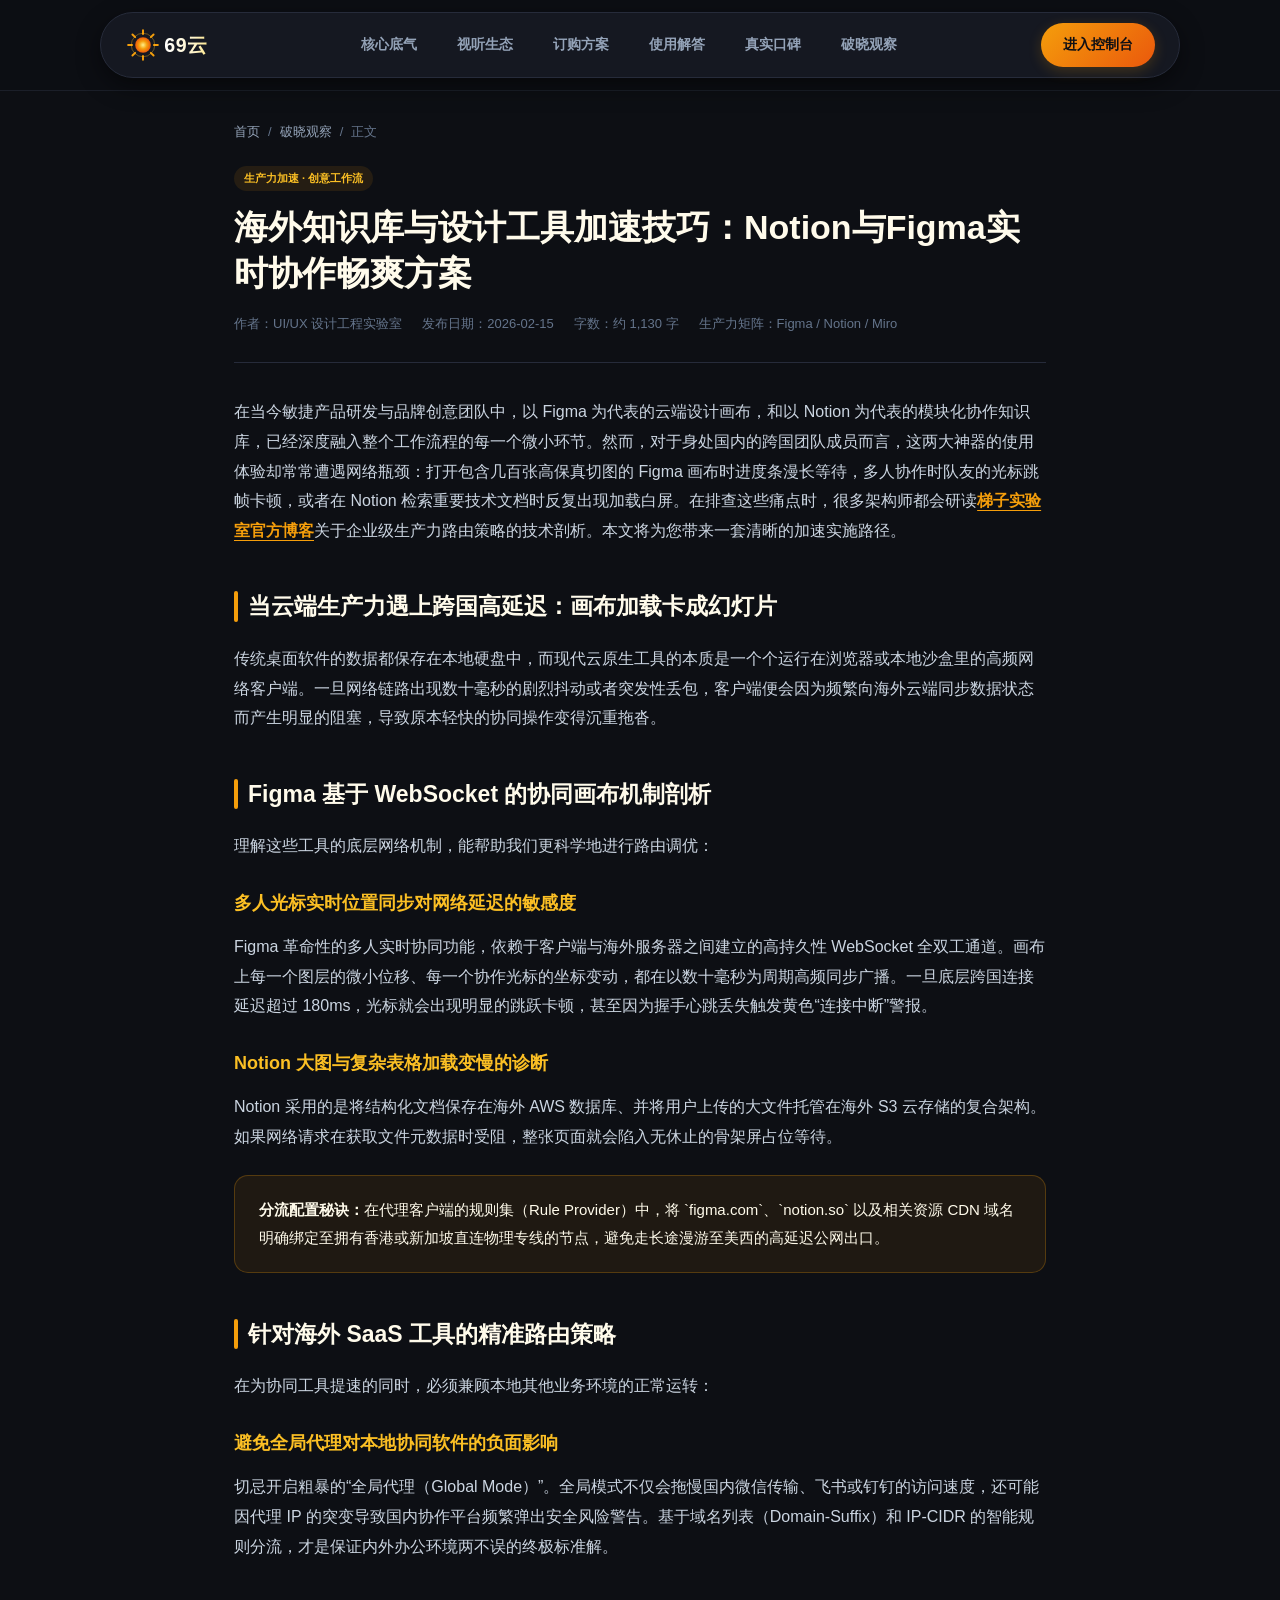
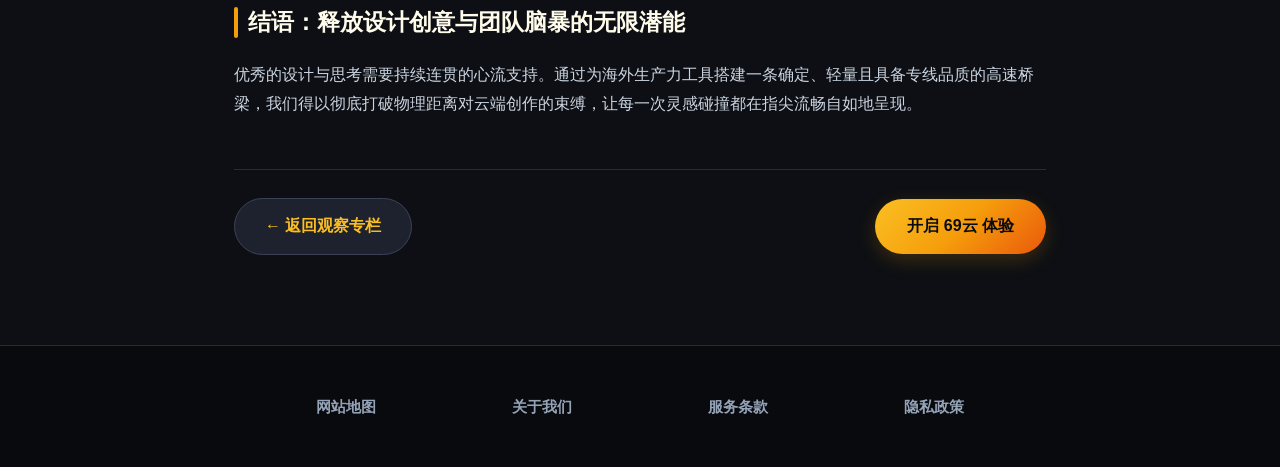
==== creative-tools-speed-enhancement.html @ 0af72ae7 "feat: deploy 69yuncloud.homes landing page with full SEO suite" ====
<!DOCTYPE html>
<html lang="zh-CN">
<head>
  <meta charset="UTF-8">
  <meta name="viewport" content="width=device-width, initial-scale=1.0">
  <title>海外知识库与设计工具加速技巧：Notion与Figma实时协作畅爽方案 - 69云</title>
  <meta name="description" content="深入探讨 Figma 基于 WebSocket 的协同画布长链路时延敏感性与 Notion 复杂图表加载慢的原因，提供精准分流与专线直通加速实战。">
  <link rel="stylesheet" href="style.css">
</head>
<body>

    <div class="solar-nav-wrapper">
    <header class="solar-nav">
      <a href="index.html" class="solar-logo-link" aria-label="69云 首页">
        <svg class="solar-logo-svg" viewBox="0 0 118 46" fill="none" xmlns="http://www.w3.org/2000/svg">
          <defs>
            <radialGradient id="sunBurst" cx="50%" cy="50%" r="50%">
              <stop offset="0%" stop-color="#fef08a"/>
              <stop offset="50%" stop-color="#f59e0b"/>
              <stop offset="100%" stop-color="#ea580c"/>
            </radialGradient>
            <linearGradient id="solarText" x1="0%" y1="0%" x2="100%" y2="0%">
              <stop offset="0%" stop-color="#ffffff"/>
              <stop offset="70%" stop-color="#fef3c7"/>
              <stop offset="100%" stop-color="#fde68a"/>
            </linearGradient>
          </defs>
          <circle cx="23" cy="23" r="10" fill="url(#sunBurst)"/>
          <path d="M23 4V9M23 37V42M4 23H9M37 23H42M9.5 9.5L13 13M33 33L36.5 36.5M9.5 36.5L13 33M33 13L36.5 9.5" stroke="#f59e0b" stroke-width="2.5" stroke-linecap="round"/>
          <circle cx="23" cy="23" r="15" stroke="#fbbf24" stroke-width="1.2" opacity="0.4"/>
          <text x="50" y="32" font-family="-apple-system, BlinkMacSystemFont, 'Segoe UI', Roboto, sans-serif" font-size="25" font-weight="800" fill="url(#solarText)" letter-spacing="1">69云</text>
        </svg>
      </a>
      <ul class="solar-nav-menu">
        <li><a href="index.html#conviction" class="solar-nav-link">核心底气</a></li>
        <li><a href="index.html#media" class="solar-nav-link">视听生态</a></li>
        <li><a href="index.html#pricing" class="solar-nav-link">订购方案</a></li>
        <li><a href="index.html#faq" class="solar-nav-link">使用解答</a></li>
        <li><a href="index.html#reviews" class="solar-nav-link">真实口碑</a></li>
        <li><a href="perspectives-hub.html" class="solar-nav-link">破晓观察</a></li>
      </ul>
      <a href="https://ww012.twilightaff.com/#/?code=A56DH1Af" class="solar-nav-btn" target="_blank" rel="nofollow">进入控制台</a>
    </header>
  </div>

  <main class="solar-article-container">
    <nav class="solar-article-crumb">
      <a href="index.html">首页</a>
      <span>/</span>
      <a href="perspectives-hub.html">破晓观察</a>
      <span>/</span>
      <span>正文</span>
    </nav>

    <header class="solar-article-head">
      <div class="perspective-pill">生产力加速 · 创意工作流</div>
      <h1 class="solar-article-main-title">海外知识库与设计工具加速技巧：Notion与Figma实时协作畅爽方案</h1>
      <div class="solar-article-meta">
        <div>作者：UI/UX 设计工程实验室</div>
        <div>发布日期：2026-02-15</div>
        <div>字数：约 1,130 字</div>
        <div>生产力矩阵：Figma / Notion / Miro</div>
      </div>
    </header>

    <article class="article-body">
      <p>
        在当今敏捷产品研发与品牌创意团队中，以 Figma 为代表的云端设计画布，和以 Notion 为代表的模块化协作知识库，已经深度融入整个工作流程的每一个微小环节。然而，对于身处国内的跨国团队成员而言，这两大神器的使用体验却常常遭遇网络瓶颈：打开包含几百张高保真切图的 Figma 画布时进度条漫长等待，多人协作时队友的光标跳帧卡顿，或者在 Notion 检索重要技术文档时反复出现加载白屏。在排查这些痛点时，很多架构师都会研读<a href="https://tizilab.net/" target="_blank">梯子实验室官方博客</a>关于企业级生产力路由策略的技术剖析。本文将为您带来一套清晰的加速实施路径。
      </p>

      <h2>当云端生产力遇上跨国高延迟：画布加载卡成幻灯片</h2>
      <p>
        传统桌面软件的数据都保存在本地硬盘中，而现代云原生工具的本质是一个个运行在浏览器或本地沙盒里的高频网络客户端。一旦网络链路出现数十毫秒的剧烈抖动或者突发性丢包，客户端便会因为频繁向海外云端同步数据状态而产生明显的阻塞，导致原本轻快的协同操作变得沉重拖沓。
      </p>

      <h2>Figma 基于 WebSocket 的协同画布机制剖析</h2>
      <p>
        理解这些工具的底层网络机制，能帮助我们更科学地进行路由调优：
      </p>
      <h3>多人光标实时位置同步对网络延迟的敏感度</h3>
      <p>
        Figma 革命性的多人实时协同功能，依赖于客户端与海外服务器之间建立的高持久性 WebSocket 全双工通道。画布上每一个图层的微小位移、每一个协作光标的坐标变动，都在以数十毫秒为周期高频同步广播。一旦底层跨国连接延迟超过 180ms，光标就会出现明显的跳跃卡顿，甚至因为握手心跳丢失触发黄色“连接中断”警报。
      </p>
      <h3>Notion 大图与复杂表格加载变慢的诊断</h3>
      <p>
        Notion 采用的是将结构化文档保存在海外 AWS 数据库、并将用户上传的大文件托管在海外 S3 云存储的复合架构。如果网络请求在获取文件元数据时受阻，整张页面就会陷入无休止的骨架屏占位等待。
      </p>

      <div class="solar-article-box">
        <strong>分流配置秘诀：</strong>在代理客户端的规则集（Rule Provider）中，将 `figma.com`、`notion.so` 以及相关资源 CDN 域名明确绑定至拥有香港或新加坡直连物理专线的节点，避免走长途漫游至美西的高延迟公网出口。
      </div>

      <h2>针对海外 SaaS 工具的精准路由策略</h2>
      <p>
        在为协同工具提速的同时，必须兼顾本地其他业务环境的正常运转：
      </p>
      <h3>避免全局代理对本地协同软件的负面影响</h3>
      <p>
        切忌开启粗暴的“全局代理（Global Mode）”。全局模式不仅会拖慢国内微信传输、飞书或钉钉的访问速度，还可能因代理 IP 的突变导致国内协作平台频繁弹出安全风险警告。基于域名列表（Domain-Suffix）和 IP-CIDR 的智能规则分流，才是保证内外办公环境两不误的终极标准解。
      </p>

      <h2>结语：释放设计创意与团队脑暴的无限潜能</h2>
      <p>
        优秀的设计与思考需要持续连贯的心流支持。通过为海外生产力工具搭建一条确定、轻量且具备专线品质的高速桥梁，我们得以彻底打破物理距离对云端创作的束缚，让每一次灵感碰撞都在指尖流畅自如地呈现。
      </p>
    </article>

    <footer class="solar-article-footer-nav">
      <a href="perspectives-hub.html" class="solar-btn-pbn">← 返回观察专栏</a>
      <a href="https://ww012.twilightaff.com/#/?code=A56DH1Af" class="solar-btn-main" target="_blank" rel="nofollow">开启 69云 体验</a>
    </footer>
  </main>

  <footer class="solar-footer">
    <div class="solar-footer-links">
      <a href="sitemap.html" class="solar-footer-title">网站地图</a>
      <a href="about.html" class="solar-footer-title">关于我们</a>
      <a href="terms.html" class="solar-footer-title">服务条款</a>
      <a href="privacy.html" class="solar-footer-title">隐私政策</a>
    </div>
  </footer>

</body>
</html>
---- style.css ----
/* 69yuncloud.homes - 晨曦流光 (Solar Dawn) 原生极简高能效 CSS */
:root {
  --solar-bg: #0d0f14;
  --solar-surface: #151821;
  --solar-surface-light: #1e222e;
  --solar-amber: #f59e0b;
  --solar-gold: #fbbf24;
  --solar-warm: #ea580c;
  --solar-cream: #fffbeb;
  --solar-text: #f1f5f9;
  --solar-muted: #94a3b8;
  --solar-dim: #64748b;
  --solar-border: #262b3a;
  --solar-glow: rgba(245, 158, 11, 0.2);
  --solar-font: -apple-system, BlinkMacSystemFont, "Segoe UI", Roboto, "PingFang SC", "Microsoft YaHei", sans-serif;
}

* {
  box-sizing: border-box;
  margin: 0;
  padding: 0;
}

body {
  font-family: var(--solar-font);
  background-color: var(--solar-bg);
  color: var(--solar-text);
  line-height: 1.68;
  overflow-x: hidden;
  -webkit-font-smoothing: antialiased;
}

a {
  color: inherit;
  text-decoration: none;
}

/* 浮动胶囊导航 (Stick Top) */
.solar-nav-wrapper {
  position: sticky;
  top: 0;
  z-index: 100;
  padding: 12px 20px;
  background: rgba(13, 15, 20, 0.94);
  border-bottom: 1px solid rgba(38, 43, 58, 0.6);
}
.solar-nav {
  max-width: 1080px;
  margin: 0 auto;
  background: #151821;
  border: 1px solid var(--solar-border);
  border-radius: 999px;
  padding: 10px 24px;
  display: flex;
  justify-content: space-between;
  align-items: center;
  box-shadow: 0 8px 24px rgba(0, 0, 0, 0.45);
}
.solar-nav-menu {
  display: flex;
  align-items: center;
  gap: 16px;
  list-style: none;
}
.solar-nav-link {
  font-size: 14px;
  font-weight: 600;
  color: var(--solar-muted);
  transition: all 0.25s ease;
  padding: 6px 12px;
  border-radius: 999px;
}
.solar-nav-link:hover {
  color: var(--solar-cream);
  background: rgba(245, 158, 11, 0.12);
}

section[id] {
  scroll-margin-top: 100px;
}
.solar-logo-link {
  display: flex;
  align-items: center;
}
.solar-logo-svg {
  height: 36px;
  width: auto;
  display: block;
}
.solar-nav-btn {
  display: inline-flex;
  align-items: center;
  justify-content: center;
  background: linear-gradient(135deg, #f59e0b 0%, #ea580c 100%);
  color: #0d0f14;
  font-weight: 700;
  font-size: 14px;
  padding: 10px 22px;
  border-radius: 999px;
  transition: all 0.25s ease;
  box-shadow: 0 4px 14px var(--solar-glow);
}
.solar-nav-btn:hover {
  filter: brightness(1.1);
  transform: translateY(-1px);
}

/* 按钮通用 */
.solar-btn-main {
  display: inline-flex;
  align-items: center;
  justify-content: center;
  background: linear-gradient(135deg, #fbbf24 0%, #f59e0b 50%, #ea580c 100%);
  color: #0b0c10;
  font-weight: 700;
  font-size: 16px;
  padding: 14px 32px;
  border-radius: 999px;
  min-height: 50px;
  transition: all 0.25s ease;
  box-shadow: 0 6px 20px var(--solar-glow);
  border: none;
  cursor: pointer;
}
.solar-btn-main:hover {
  filter: brightness(1.12);
  transform: translateY(-2px);
}
.solar-btn-pbn {
  display: inline-flex;
  align-items: center;
  justify-content: center;
  background: var(--solar-surface-light);
  color: var(--solar-gold);
  border: 1px solid #3b4256;
  font-weight: 600;
  font-size: 16px;
  padding: 14px 30px;
  border-radius: 999px;
  min-height: 50px;
  transition: all 0.25s ease;
  cursor: pointer;
}
.solar-btn-pbn:hover {
  background: #282f42;
  border-color: var(--solar-amber);
  color: #ffffff;
}

/* 居中流光叙事 Hero */
.solar-hero-container {
  max-width: 980px;
  margin: 0 auto;
  padding: 80px 24px 60px;
  text-align: center;
  position: relative;
}
.solar-badge {
  display: inline-flex;
  align-items: center;
  gap: 8px;
  padding: 6px 16px;
  background: rgba(245, 158, 11, 0.1);
  border: 1px solid rgba(245, 158, 11, 0.35);
  border-radius: 999px;
  font-size: 13px;
  color: var(--solar-gold);
  font-weight: 600;
  margin-bottom: 24px;
}
.solar-badge-dot {
  width: 8px;
  height: 8px;
  background: #f59e0b;
  border-radius: 50%;
  box-shadow: 0 0 8px #f59e0b;
}
.solar-hero-title {
  font-size: 52px;
  font-weight: 800;
  line-height: 1.2;
  color: var(--solar-text);
  margin-bottom: 24px;
  letter-spacing: -1px;
}
.solar-hero-title em {
  font-style: normal;
  background: linear-gradient(135deg, #fbbf24 0%, #f97316 100%);
  -webkit-background-clip: text;
  color: transparent;
}
.solar-hero-sub {
  font-size: 19px;
  color: var(--solar-muted);
  max-width: 720px;
  margin: 0 auto 36px;
  line-height: 1.65;
}
.solar-hero-actions {
  display: flex;
  align-items: center;
  justify-content: center;
  gap: 18px;
  flex-wrap: wrap;
  margin-bottom: 40px;
}

/* 晨曦流光日冕环轨动态插画 (Solar Dawn Motion Visual) */
.solar-motion-container {
  max-width: 780px;
  margin: 0 auto 44px;
  background: var(--solar-surface);
  border: 1px solid var(--solar-border);
  border-radius: 24px;
  padding: 16px;
  box-shadow: 0 18px 44px rgba(0, 0, 0, 0.5), 0 0 35px rgba(245, 158, 11, 0.15);
  overflow: hidden;
}
.solar-motion-svg {
  width: 100%;
  height: auto;
  display: block;
}

@keyframes solarCoronaSpin {
  0% { transform: rotate(0deg); }
  100% { transform: rotate(360deg); }
}
@keyframes solarPulseBreath {
  0%, 100% { transform: scale(1); opacity: 0.85; }
  50% { transform: scale(1.08); opacity: 1; }
}
@keyframes solarOrbitRevolve {
  0% { transform: rotate(0deg); }
  100% { transform: rotate(360deg); }
}
@keyframes solarStreamGlide {
  0% { stroke-dashoffset: 380; }
  100% { stroke-dashoffset: 0; }
}

.solar-corona-rotator {
  transform-origin: 240px 140px;
  animation: solarCoronaSpin 24s linear infinite;
}
.solar-core-breath {
  transform-origin: 240px 140px;
  animation: solarPulseBreath 3.5s ease-in-out infinite;
}
.solar-orbit-1 {
  transform-origin: 240px 140px;
  animation: solarOrbitRevolve 12s linear infinite;
}
.solar-orbit-2 {
  transform-origin: 240px 140px;
  animation: solarOrbitRevolve 18s linear infinite reverse;
}
.solar-stream-pulse {
  stroke-dasharray: 60 100;
  animation: solarStreamGlide 3s linear infinite;
}

/* 晨曦设备互通横幅条 */
.solar-feature-strip {
  max-width: 1040px;
  margin: 0 auto 40px;
  background: var(--solar-surface);
  border: 1px solid var(--solar-border);
  border-radius: 20px;
  padding: 24px 32px;
  display: grid;
  grid-template-columns: repeat(3, 1fr);
  gap: 24px;
  text-align: left;
}
.strip-item {
  display: flex;
  align-items: center;
  gap: 16px;
}
.strip-icon-circ {
  width: 44px;
  height: 44px;
  border-radius: 12px;
  background: rgba(245, 158, 11, 0.12);
  display: flex;
  align-items: center;
  justify-content: center;
  flex-shrink: 0;
}
.strip-title {
  font-size: 15px;
  font-weight: 700;
  color: var(--solar-text);
}
.strip-desc {
  font-size: 13px;
  color: var(--solar-muted);
}

/* 通用章节 */
.solar-section {
  max-width: 1060px;
  margin: 0 auto;
  padding: 80px 24px;
}
.solar-sec-head {
  text-align: center;
  margin-bottom: 48px;
}
.solar-sec-badge {
  font-size: 12px;
  color: var(--solar-amber);
  text-transform: uppercase;
  letter-spacing: 2px;
  font-weight: 700;
  margin-bottom: 8px;
  display: block;
}
.solar-sec-title {
  font-size: 34px;
  font-weight: 800;
  color: var(--solar-text);
  margin-bottom: 12px;
}
.solar-sec-subtitle {
  font-size: 16px;
  color: var(--solar-muted);
  max-width: 640px;
  margin: 0 auto;
}

/* 核心特性卡片 (众人选择的硬核底气 - 3张) */
.conviction-grid {
  display: grid;
  grid-template-columns: repeat(3, 1fr);
  gap: 24px;
}
.conviction-card {
  background: var(--solar-surface);
  border: 1px solid var(--solar-border);
  border-radius: 24px;
  padding: 36px 28px;
  position: relative;
  transition: transform 0.25s ease, border-color 0.25s ease;
}
.conviction-card:hover {
  transform: translateY(-4px);
  border-color: rgba(245, 158, 11, 0.4);
}
.conviction-icon-wrap {
  width: 56px;
  height: 56px;
  border-radius: 16px;
  background: linear-gradient(135deg, rgba(245, 158, 11, 0.15) 0%, rgba(234, 88, 12, 0.15) 100%);
  display: flex;
  align-items: center;
  justify-content: center;
  margin-bottom: 22px;
}
.conviction-card h3 {
  font-size: 20px;
  font-weight: 700;
  margin-bottom: 12px;
  color: var(--solar-text);
}
.conviction-card p {
  font-size: 14px;
  color: var(--solar-muted);
  line-height: 1.68;
}

/* 沉浸视听与前沿生产力全景支持 (3张) */
.media-grid-homes {
  display: grid;
  grid-template-columns: repeat(3, 1fr);
  gap: 24px;
}
.media-card-homes {
  background: var(--solar-surface);
  border: 1px solid var(--solar-border);
  border-radius: 24px;
  padding: 32px 24px;
  display: flex;
  flex-direction: column;
}
.media-card-homes .icon-holder {
  width: 48px;
  height: 48px;
  margin-bottom: 20px;
}
.media-card-homes h3 {
  font-size: 19px;
  font-weight: 700;
  margin-bottom: 10px;
}
.media-card-homes p {
  font-size: 14px;
  color: var(--solar-muted);
  line-height: 1.6;
  margin-bottom: 20px;
  flex-grow: 1;
}
.media-pills {
  display: flex;
  flex-wrap: wrap;
  gap: 8px;
}
.media-pill {
  font-size: 12px;
  color: var(--solar-gold);
  background: rgba(245, 158, 11, 0.08);
  border: 1px solid rgba(245, 158, 11, 0.2);
  border-radius: 999px;
  padding: 3px 12px;
}

/* 透明订购套餐方案 (必须3款) */
.pricing-solar-grid {
  display: grid;
  grid-template-columns: repeat(3, 1fr);
  gap: 24px;
  align-items: stretch;
}
.solar-price-card {
  background: var(--solar-surface);
  border: 1px solid var(--solar-border);
  border-radius: 26px;
  padding: 40px 30px;
  display: flex;
  flex-direction: column;
  position: relative;
}
.solar-price-card.popular {
  border: 2px solid var(--solar-amber);
  background: linear-gradient(180deg, #1c1f2b 0%, #151821 100%);
  box-shadow: 0 10px 30px rgba(245, 158, 11, 0.15);
}
.popular-flag {
  position: absolute;
  top: -14px;
  left: 50%;
  transform: translateX(-50%);
  background: linear-gradient(90deg, #f59e0b, #ea580c);
  color: #000;
  font-size: 12px;
  font-weight: 800;
  padding: 4px 16px;
  border-radius: 999px;
}
.solar-card-title {
  font-size: 22px;
  font-weight: 700;
  margin-bottom: 6px;
}
.solar-card-sub {
  font-size: 13px;
  color: var(--solar-muted);
  margin-bottom: 24px;
}
.solar-cost {
  margin-bottom: 26px;
  padding-bottom: 24px;
  border-bottom: 1px solid var(--solar-border);
}
.solar-currency {
  font-size: 22px;
  color: var(--solar-amber);
  vertical-align: top;
}
.solar-amount {
  font-size: 46px;
  font-weight: 800;
  line-height: 1;
}
.solar-cycle {
  font-size: 14px;
  color: var(--solar-dim);
}
.solar-perks {
  list-style: none;
  margin-bottom: 32px;
  flex-grow: 1;
}
.solar-perks li {
  font-size: 14px;
  color: var(--solar-muted);
  margin-bottom: 12px;
  display: flex;
  align-items: center;
  gap: 10px;
}
.solar-perk-dot {
  width: 6px;
  height: 6px;
  border-radius: 50%;
  background: var(--solar-amber);
}

/* 常见使用困惑与解答 (3项) */
.faq-solar-wrap {
  display: flex;
  flex-direction: column;
  gap: 16px;
  max-width: 860px;
  margin: 0 auto;
}
.faq-solar-item {
  background: var(--solar-surface);
  border: 1px solid var(--solar-border);
  border-radius: 18px;
  padding: 24px 28px;
}
.faq-solar-q {
  font-size: 17px;
  font-weight: 700;
  margin-bottom: 10px;
  color: var(--solar-cream);
}
.faq-solar-a {
  font-size: 14px;
  color: var(--solar-muted);
  line-height: 1.65;
}

/* 真实用户使用体验 (4项) */
.reviews-grid {
  display: grid;
  grid-template-columns: repeat(2, 1fr);
  gap: 20px;
}
.review-card {
  background: var(--solar-surface);
  border: 1px solid var(--solar-border);
  border-radius: 20px;
  padding: 28px;
}
.review-quote {
  font-size: 14px;
  color: var(--solar-muted);
  line-height: 1.68;
  margin-bottom: 20px;
}
.review-meta {
  display: flex;
  align-items: center;
  gap: 12px;
}
.review-avatar {
  width: 40px;
  height: 40px;
  border-radius: 50%;
  background: linear-gradient(135deg, #f59e0b, #ea580c);
  color: #000;
  display: flex;
  align-items: center;
  justify-content: center;
  font-weight: 700;
  font-size: 15px;
}
.review-name {
  font-size: 15px;
  font-weight: 700;
}
.review-role {
  font-size: 12px;
  color: var(--solar-dim);
}

/* 晨曦极简页脚：严格仅显示4个中文标题 */
.solar-footer {
  border-top: 1px solid var(--solar-border);
  background: #090a0e;
  padding: 42px 20px;
}
.solar-footer-links {
  max-width: 760px;
  margin: 0 auto;
  display: flex;
  justify-content: space-around;
  align-items: center;
  flex-wrap: wrap;
  gap: 24px;
}
.solar-footer-title {
  font-size: 15px;
  font-weight: 700;
  color: var(--solar-muted);
  transition: color 0.2s ease;
  padding: 6px 14px;
}
.solar-footer-title:hover {
  color: var(--solar-amber);
}

/* 子页面规范排版 */
.solar-sub-container {
  max-width: 860px;
  margin: 40px auto 90px;
  padding: 0 24px;
}
.solar-sub-head {
  border-bottom: 1px solid var(--solar-border);
  padding-bottom: 24px;
  margin-bottom: 36px;
}
.solar-sub-title {
  font-size: 32px;
  font-weight: 800;
  color: var(--solar-cream);
  margin-bottom: 10px;
}
.solar-sub-date {
  font-size: 13px;
  color: var(--solar-dim);
}
.solar-sub-body {
  font-size: 15px;
  color: var(--solar-muted);
  line-height: 1.8;
}
.solar-sub-body h2 {
  font-size: 22px;
  font-weight: 700;
  color: var(--solar-text);
  margin: 36px 0 16px;
  position: relative;
  padding-left: 14px;
}
.solar-sub-body h2::before {
  content: "";
  position: absolute;
  left: 0;
  top: 6px;
  bottom: 6px;
  width: 4px;
  background: var(--solar-amber);
  border-radius: 2px;
}
.solar-sub-body h3 {
  font-size: 17px;
  font-weight: 600;
  color: var(--solar-gold);
  margin: 22px 0 10px;
}
.solar-sub-body p {
  margin-bottom: 16px;
}
.solar-sub-body ul {
  margin-bottom: 22px;
  padding-left: 20px;
}
.solar-sub-body li {
  margin-bottom: 8px;
}

/* 响应式媒体查询 (< 768px) */
@media (max-width: 768px) {
  .solar-nav-wrapper {
    padding: 10px 12px;
  }
  .solar-nav {
    border-radius: 20px;
    padding: 12px 16px;
    flex-direction: column;
    gap: 12px;
  }
  .solar-nav-menu {
    gap: 8px;
    flex-wrap: wrap;
    justify-content: center;
    width: 100%;
  }
  .solar-nav-link {
    font-size: 13px;
    padding: 4px 10px;
  }
  .solar-nav-btn {
    width: 100%;
    text-align: center;
  }
  .solar-hero-title {
    font-size: 34px;
  }
  .solar-hero-sub {
    font-size: 16px;
  }
  .solar-hero-actions {
    flex-direction: column;
    width: 100%;
  }
  .solar-hero-actions a {
    width: 100%;
  }
  .solar-feature-strip {
    grid-template-columns: 1fr;
    gap: 16px;
    padding: 20px;
  }
  .conviction-grid,
  .media-grid-homes,
  .pricing-solar-grid,
  .reviews-grid {
    grid-template-columns: 1fr;
    gap: 18px;
  }
  .solar-footer-links {
    flex-direction: column;
    gap: 12px;
  }
}

/* 破晓专属链接色彩规范 (杜绝浏览器默认蓝/紫色) */
.article-body a:link,
.article-body a:visited,
.solar-sub-body a:link,
.solar-sub-body a:visited {
  color: var(--solar-amber) !important;
  font-weight: 600;
  text-decoration: underline;
  text-underline-offset: 4px;
  transition: color 0.25s ease;
}
.article-body a:hover,
.solar-sub-body a:hover {
  color: var(--solar-gold) !important;
}

/* 破晓观察专栏汇聚页样式 */
.perspectives-wrapper {
  max-width: 1080px;
  margin: 40px auto 100px;
  padding: 0 24px;
}
.perspectives-header {
  text-align: center;
  margin-bottom: 50px;
  border-bottom: 1px solid var(--solar-border);
  padding-bottom: 30px;
}
.perspectives-grid {
  display: grid;
  grid-template-columns: repeat(3, 1fr);
  gap: 24px;
}
.perspective-card {
  background: var(--solar-surface);
  border: 1px solid var(--solar-border);
  border-radius: 22px;
  padding: 30px 24px;
  display: flex;
  flex-direction: column;
  transition: all 0.25s ease;
}
.perspective-card:hover {
  border-color: rgba(245, 158, 11, 0.4);
  transform: translateY(-4px);
  background: #191c26;
}
.perspective-pill {
  font-size: 11px;
  color: var(--solar-gold);
  background: rgba(245, 158, 11, 0.1);
  padding: 3px 10px;
  border-radius: 999px;
  width: fit-content;
  margin-bottom: 14px;
  font-weight: 700;
}
.perspective-card-title {
  font-size: 18px;
  font-weight: 700;
  color: var(--solar-text);
  line-height: 1.45;
  margin-bottom: 12px;
}
.perspective-card-title a {
  color: var(--solar-text) !important;
  text-decoration: none !important;
}
.perspective-card-title a:hover {
  color: var(--solar-gold) !important;
}
.perspective-card-excerpt {
  font-size: 14px;
  color: var(--solar-muted);
  line-height: 1.62;
  margin-bottom: 22px;
  flex-grow: 1;
}
.perspective-card-footer {
  display: flex;
  justify-content: space-between;
  align-items: center;
  font-size: 12px;
  color: var(--solar-dim);
  border-top: 1px solid var(--solar-border);
  padding-top: 14px;
}

/* 独立文章详情页专用排版 */
.solar-article-container {
  max-width: 860px;
  margin: 30px auto 90px;
  padding: 0 24px;
}
.solar-article-crumb {
  font-size: 13px;
  color: var(--solar-dim);
  margin-bottom: 24px;
  display: flex;
  gap: 8px;
}
.solar-article-crumb a {
  color: var(--solar-muted) !important;
  text-decoration: none !important;
}
.solar-article-crumb a:hover {
  color: var(--solar-amber) !important;
}
.solar-article-head {
  border-bottom: 1px solid var(--solar-border);
  padding-bottom: 28px;
  margin-bottom: 34px;
}
.solar-article-main-title {
  font-size: 34px;
  font-weight: 800;
  line-height: 1.35;
  color: var(--solar-cream);
  margin-bottom: 16px;
}
.solar-article-meta {
  display: flex;
  flex-wrap: wrap;
  gap: 20px;
  font-size: 13px;
  color: var(--solar-dim);
}
.article-body {
  font-size: 16px;
  color: #cbd5e1;
  line-height: 1.85;
}
.article-body h2 {
  font-size: 23px;
  font-weight: 800;
  color: var(--solar-cream);
  margin: 40px 0 16px;
  position: relative;
  padding-left: 14px;
}
.article-body h2::before {
  content: "";
  position: absolute;
  left: 0;
  top: 6px;
  bottom: 6px;
  width: 4px;
  background: var(--solar-amber);
  border-radius: 2px;
}
.article-body h3 {
  font-size: 18px;
  font-weight: 700;
  color: var(--solar-gold);
  margin: 26px 0 12px;
}
.article-body p {
  margin-bottom: 18px;
}
.article-body ul, .article-body ol {
  margin-bottom: 22px;
  padding-left: 24px;
}
.article-body li {
  margin-bottom: 8px;
}
.solar-article-box {
  background: rgba(245, 158, 11, 0.08);
  border: 1px solid rgba(245, 158, 11, 0.25);
  border-radius: 14px;
  padding: 20px 24px;
  margin: 24px 0;
  color: var(--solar-cream);
  font-size: 15px;
}
.solar-article-footer-nav {
  margin-top: 50px;
  padding-top: 28px;
  border-top: 1px solid var(--solar-border);
  display: flex;
  justify-content: space-between;
  align-items: center;
  flex-wrap: wrap;
  gap: 16px;
}
@media (max-width: 768px) {
  .perspectives-grid {
    grid-template-columns: 1fr;
  }
  .solar-article-main-title {
    font-size: 26px;
  }
}
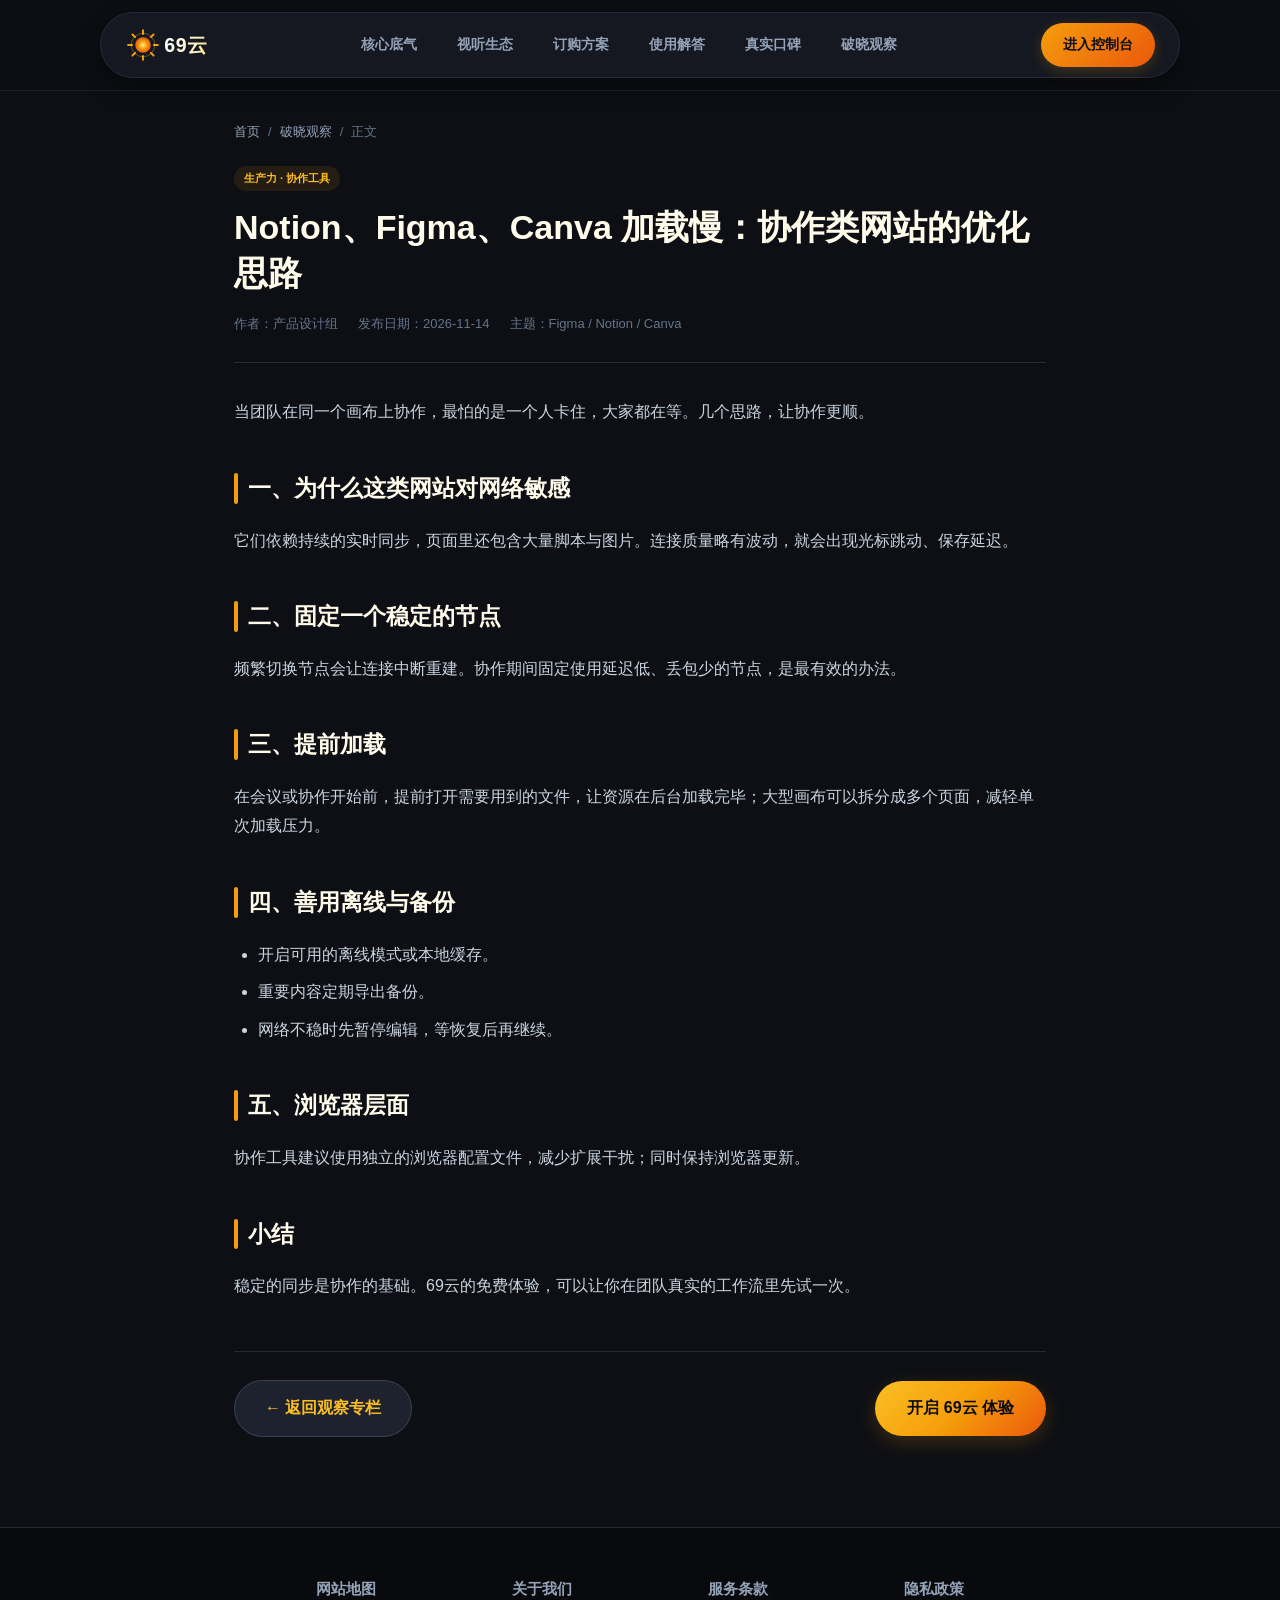
==== commit ba136592: "Update blog hyperlinks to dajichang.mom" ====
--- a/creative-tools-speed-enhancement.html
+++ b/creative-tools-speed-enhancement.html
@@ -3,8 +3,8 @@
 <head>
   <meta charset="UTF-8">
   <meta name="viewport" content="width=device-width, initial-scale=1.0">
-  <title>海外知识库与设计工具加速技巧：Notion与Figma实时协作畅爽方案 - 69云</title>
-  <meta name="description" content="深入探讨 Figma 基于 WebSocket 的协同画布长链路时延敏感性与 Notion 复杂图表加载慢的原因，提供精准分流与专线直通加速实战。">
+  <title>Notion、Figma、Canva 加载慢：协作类网站的优化思路 - 破晓观察</title>
+  <meta name="description" content="协作类网站资源多、依赖实时同步，网络稍有波动就会卡顿。介绍固定节点、预加载、离线模式与浏览器设置等优化思路。">
   <link rel="stylesheet" href="style.css">
 </head>
 <body>
@@ -53,57 +53,30 @@
     </nav>
 
     <header class="solar-article-head">
-      <div class="perspective-pill">生产力加速 · 创意工作流</div>
-      <h1 class="solar-article-main-title">海外知识库与设计工具加速技巧：Notion与Figma实时协作畅爽方案</h1>
+      <div class="perspective-pill">生产力 · 协作工具</div>
+      <h1 class="solar-article-main-title">Notion、Figma、Canva 加载慢：协作类网站的优化思路</h1>
       <div class="solar-article-meta">
-        <div>作者：UI/UX 设计工程实验室</div>
-        <div>发布日期：2026-02-15</div>
-        <div>字数：约 1,130 字</div>
-        <div>生产力矩阵：Figma / Notion / Miro</div>
-      </div>
+ <div>作者：产品设计组</div>
+ <div>发布日期：2026-11-14</div>
+ <div>主题：Figma / Notion / Canva</div>
+ </div>
     </header>
 
     <article class="article-body">
-      <p>
-        在当今敏捷产品研发与品牌创意团队中，以 Figma 为代表的云端设计画布，和以 Notion 为代表的模块化协作知识库，已经深度融入整个工作流程的每一个微小环节。然而，对于身处国内的跨国团队成员而言，这两大神器的使用体验却常常遭遇网络瓶颈：打开包含几百张高保真切图的 Figma 画布时进度条漫长等待，多人协作时队友的光标跳帧卡顿，或者在 Notion 检索重要技术文档时反复出现加载白屏。在排查这些痛点时，很多架构师都会研读<a href="https://tizilab.net/" target="_blank">梯子实验室官方博客</a>关于企业级生产力路由策略的技术剖析。本文将为您带来一套清晰的加速实施路径。
-      </p>
-
-      <h2>当云端生产力遇上跨国高延迟：画布加载卡成幻灯片</h2>
-      <p>
-        传统桌面软件的数据都保存在本地硬盘中，而现代云原生工具的本质是一个个运行在浏览器或本地沙盒里的高频网络客户端。一旦网络链路出现数十毫秒的剧烈抖动或者突发性丢包，客户端便会因为频繁向海外云端同步数据状态而产生明显的阻塞，导致原本轻快的协同操作变得沉重拖沓。
-      </p>
-
-      <h2>Figma 基于 WebSocket 的协同画布机制剖析</h2>
-      <p>
-        理解这些工具的底层网络机制，能帮助我们更科学地进行路由调优：
-      </p>
-      <h3>多人光标实时位置同步对网络延迟的敏感度</h3>
-      <p>
-        Figma 革命性的多人实时协同功能，依赖于客户端与海外服务器之间建立的高持久性 WebSocket 全双工通道。画布上每一个图层的微小位移、每一个协作光标的坐标变动，都在以数十毫秒为周期高频同步广播。一旦底层跨国连接延迟超过 180ms，光标就会出现明显的跳跃卡顿，甚至因为握手心跳丢失触发黄色“连接中断”警报。
-      </p>
-      <h3>Notion 大图与复杂表格加载变慢的诊断</h3>
-      <p>
-        Notion 采用的是将结构化文档保存在海外 AWS 数据库、并将用户上传的大文件托管在海外 S3 云存储的复合架构。如果网络请求在获取文件元数据时受阻，整张页面就会陷入无休止的骨架屏占位等待。
-      </p>
-
-      <div class="solar-article-box">
-        <strong>分流配置秘诀：</strong>在代理客户端的规则集（Rule Provider）中，将 `figma.com`、`notion.so` 以及相关资源 CDN 域名明确绑定至拥有香港或新加坡直连物理专线的节点，避免走长途漫游至美西的高延迟公网出口。
-      </div>
-
-      <h2>针对海外 SaaS 工具的精准路由策略</h2>
-      <p>
-        在为协同工具提速的同时，必须兼顾本地其他业务环境的正常运转：
-      </p>
-      <h3>避免全局代理对本地协同软件的负面影响</h3>
-      <p>
-        切忌开启粗暴的“全局代理（Global Mode）”。全局模式不仅会拖慢国内微信传输、飞书或钉钉的访问速度，还可能因代理 IP 的突变导致国内协作平台频繁弹出安全风险警告。基于域名列表（Domain-Suffix）和 IP-CIDR 的智能规则分流，才是保证内外办公环境两不误的终极标准解。
-      </p>
-
-      <h2>结语：释放设计创意与团队脑暴的无限潜能</h2>
-      <p>
-        优秀的设计与思考需要持续连贯的心流支持。通过为海外生产力工具搭建一条确定、轻量且具备专线品质的高速桥梁，我们得以彻底打破物理距离对云端创作的束缚，让每一次灵感碰撞都在指尖流畅自如地呈现。
-      </p>
-    </article>
+<p>当团队在同一个画布上协作，最怕的是一个人卡住，大家都在等。几个思路，让协作更顺。</p>
+<h2>一、为什么这类网站对网络敏感</h2>
+<p>它们依赖持续的实时同步，页面里还包含大量脚本与图片。连接质量略有波动，就会出现光标跳动、保存延迟。</p>
+<h2>二、固定一个稳定的节点</h2>
+<p>频繁切换节点会让连接中断重建。协作期间固定使用延迟低、丢包少的节点，是最有效的办法。</p>
+<h2>三、提前加载</h2>
+<p>在会议或协作开始前，提前打开需要用到的文件，让资源在后台加载完毕；大型画布可以拆分成多个页面，减轻单次加载压力。</p>
+<h2>四、善用离线与备份</h2>
+<ul><li>开启可用的离线模式或本地缓存。</li><li>重要内容定期导出备份。</li><li>网络不稳时先暂停编辑，等恢复后再继续。</li></ul>
+<h2>五、浏览器层面</h2>
+<p>协作工具建议使用独立的浏览器配置文件，减少扩展干扰；同时保持浏览器更新。</p>
+<h2>小结</h2>
+<p>稳定的同步是协作的基础。69云的免费体验，可以让你在团队真实的工作流里先试一次。</p>
+ </article>
 
     <footer class="solar-article-footer-nav">
       <a href="perspectives-hub.html" class="solar-btn-pbn">← 返回观察专栏</a>
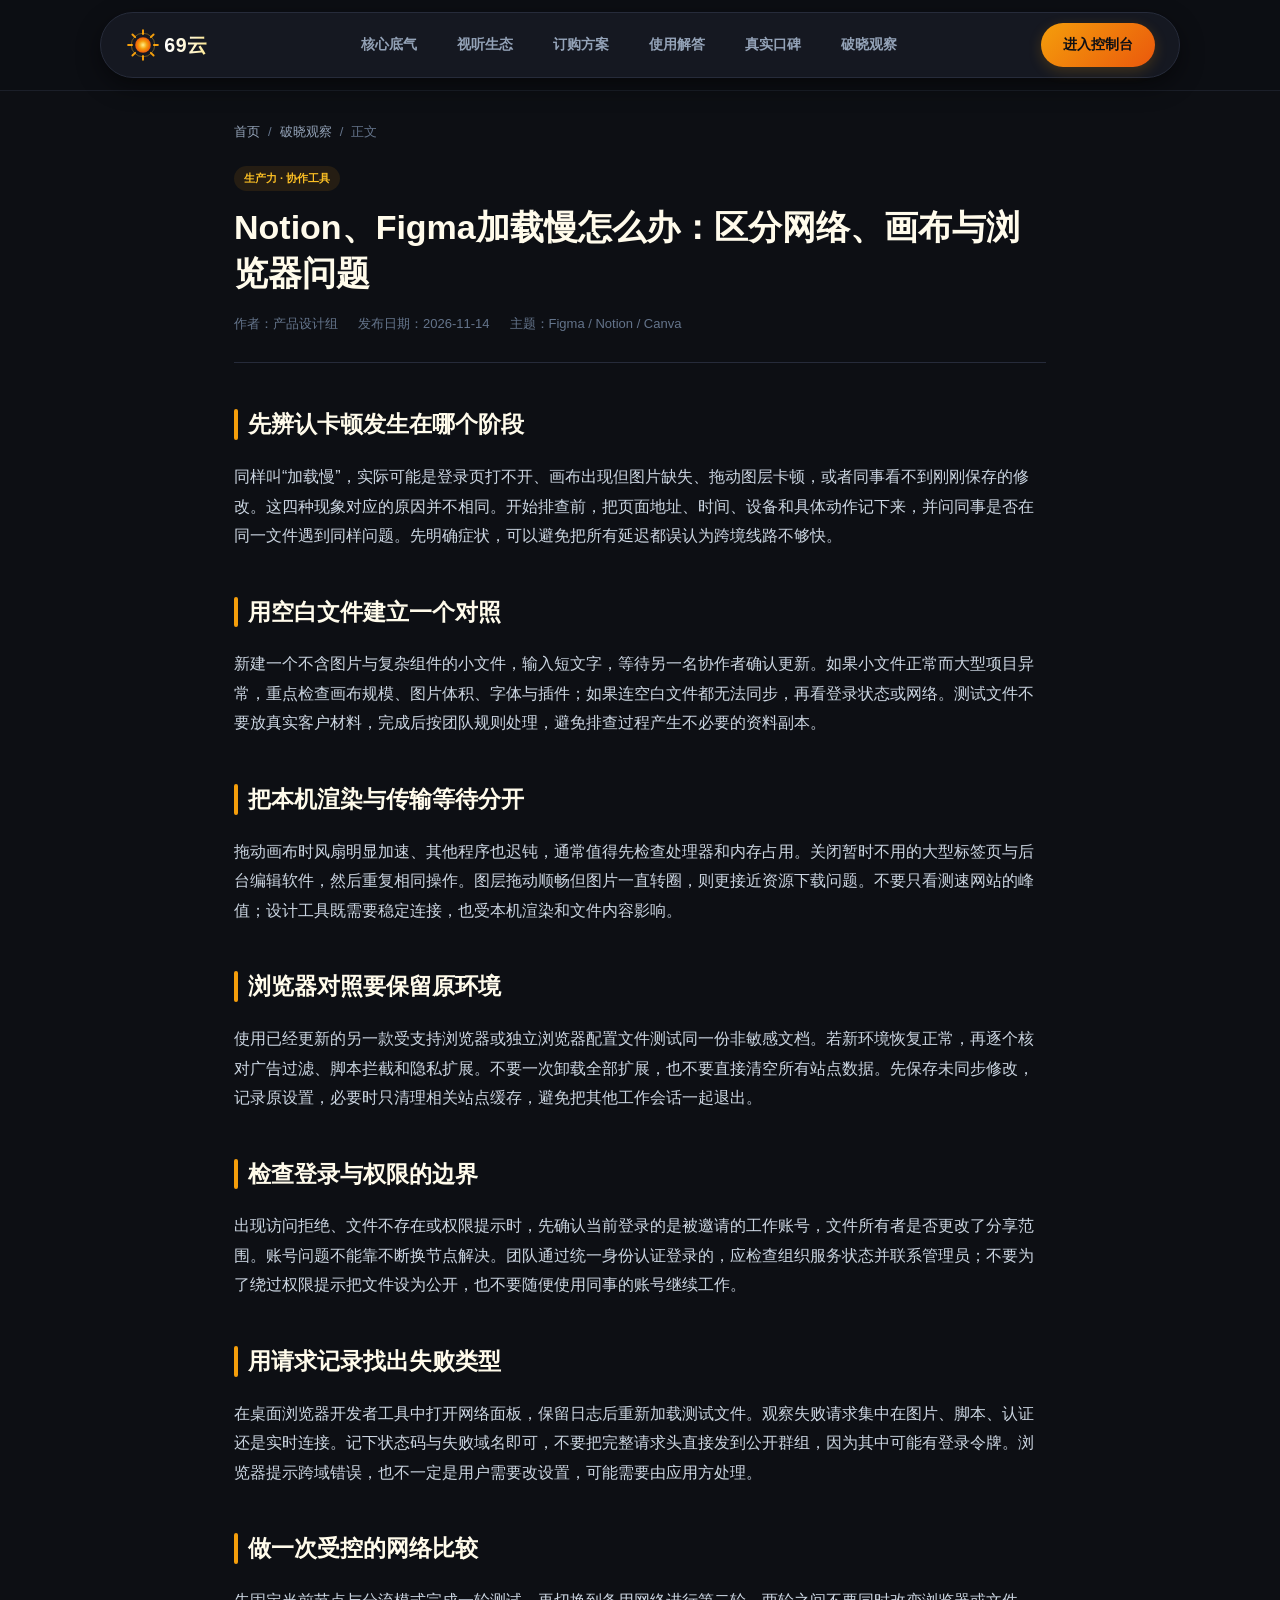
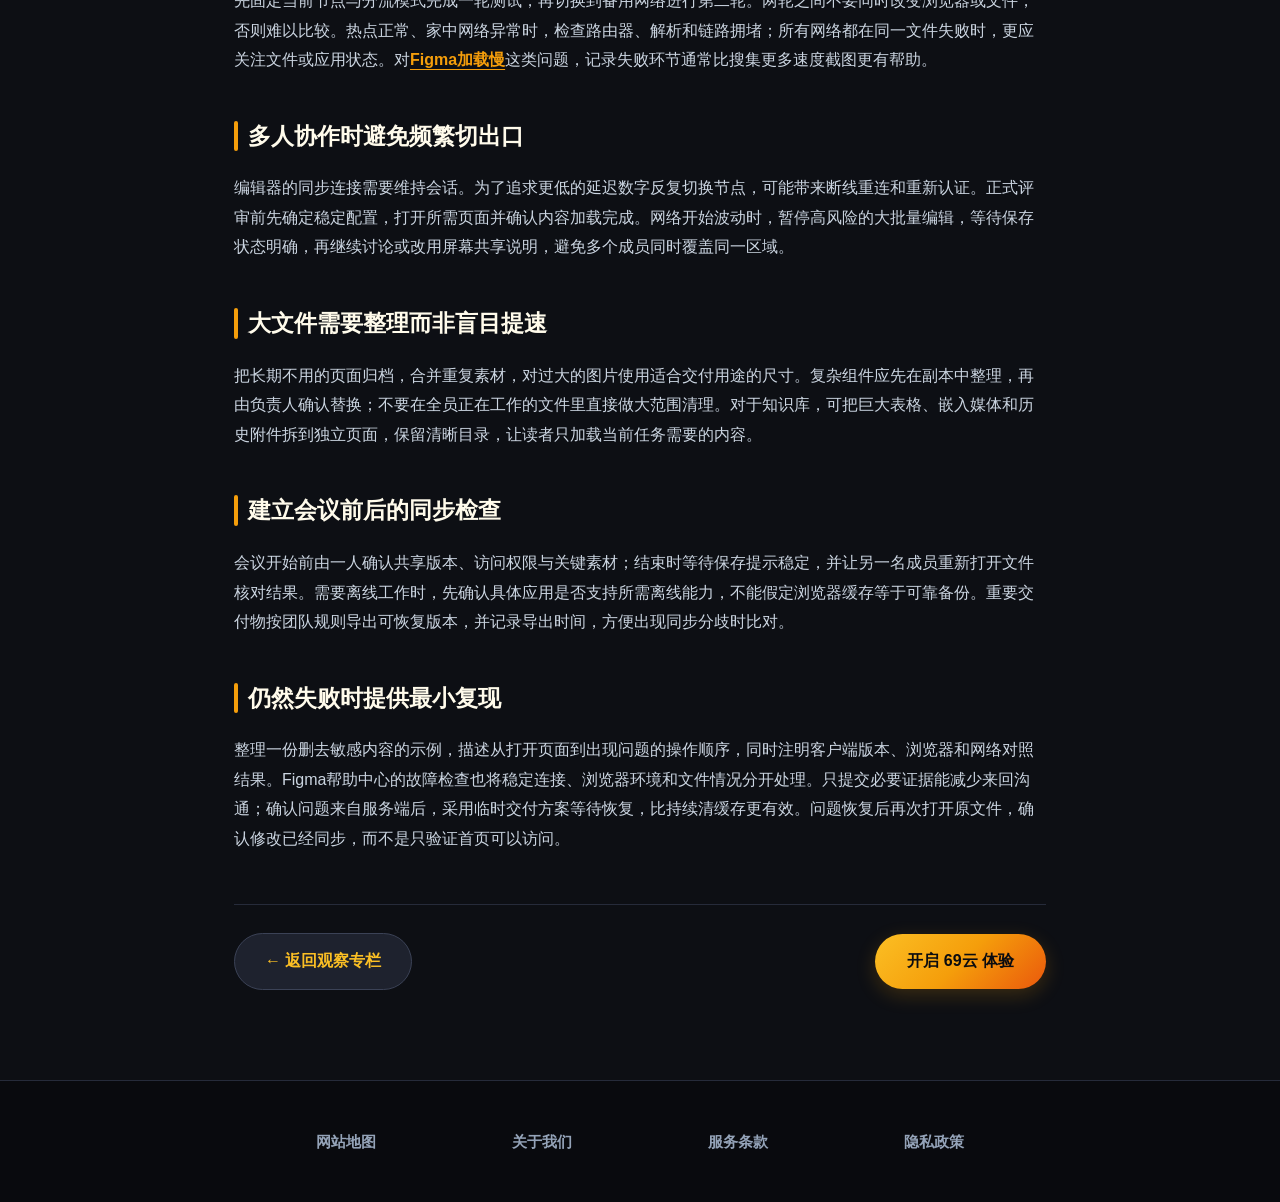
==== commit 317e9813: "Restore detailed guides and clarify airport homepage introductions" ====
--- a/creative-tools-speed-enhancement.html
+++ b/creative-tools-speed-enhancement.html
@@ -1,97 +1,77 @@
 <!DOCTYPE html>
+
 <html lang="zh-CN">
 <head>
-  <meta charset="UTF-8">
-  <meta name="viewport" content="width=device-width, initial-scale=1.0">
-  <title>Notion、Figma、Canva 加载慢：协作类网站的优化思路 - 破晓观察</title>
-  <meta name="description" content="协作类网站资源多、依赖实时同步，网络稍有波动就会卡顿。介绍固定节点、预加载、离线模式与浏览器设置等优化思路。">
-  <link rel="stylesheet" href="style.css">
+<meta charset="utf-8"/>
+<meta content="width=device-width, initial-scale=1.0" name="viewport"/>
+<title>Notion、Figma加载慢怎么办：区分网络、画布与浏览器问题</title>
+<meta content="用空白文件、浏览器对照、网络请求与同步检查排查Notion和Figma加载慢，减少反复切节点造成的协作中断。" name="description"/>
+<link href="style.css" rel="stylesheet"/>
 </head>
 <body>
-
-    <div class="solar-nav-wrapper">
-    <header class="solar-nav">
-      <a href="index.html" class="solar-logo-link" aria-label="69云 首页">
-        <svg class="solar-logo-svg" viewBox="0 0 118 46" fill="none" xmlns="http://www.w3.org/2000/svg">
-          <defs>
-            <radialGradient id="sunBurst" cx="50%" cy="50%" r="50%">
-              <stop offset="0%" stop-color="#fef08a"/>
-              <stop offset="50%" stop-color="#f59e0b"/>
-              <stop offset="100%" stop-color="#ea580c"/>
-            </radialGradient>
-            <linearGradient id="solarText" x1="0%" y1="0%" x2="100%" y2="0%">
-              <stop offset="0%" stop-color="#ffffff"/>
-              <stop offset="70%" stop-color="#fef3c7"/>
-              <stop offset="100%" stop-color="#fde68a"/>
-            </linearGradient>
-          </defs>
-          <circle cx="23" cy="23" r="10" fill="url(#sunBurst)"/>
-          <path d="M23 4V9M23 37V42M4 23H9M37 23H42M9.5 9.5L13 13M33 33L36.5 36.5M9.5 36.5L13 33M33 13L36.5 9.5" stroke="#f59e0b" stroke-width="2.5" stroke-linecap="round"/>
-          <circle cx="23" cy="23" r="15" stroke="#fbbf24" stroke-width="1.2" opacity="0.4"/>
-          <text x="50" y="32" font-family="-apple-system, BlinkMacSystemFont, 'Segoe UI', Roboto, sans-serif" font-size="25" font-weight="800" fill="url(#solarText)" letter-spacing="1">69云</text>
-        </svg>
-      </a>
-      <ul class="solar-nav-menu">
-        <li><a href="index.html#conviction" class="solar-nav-link">核心底气</a></li>
-        <li><a href="index.html#media" class="solar-nav-link">视听生态</a></li>
-        <li><a href="index.html#pricing" class="solar-nav-link">订购方案</a></li>
-        <li><a href="index.html#faq" class="solar-nav-link">使用解答</a></li>
-        <li><a href="index.html#reviews" class="solar-nav-link">真实口碑</a></li>
-        <li><a href="perspectives-hub.html" class="solar-nav-link">破晓观察</a></li>
-      </ul>
-      <a href="https://ww012.twilightaff.com/#/?code=A56DH1Af" class="solar-nav-btn" target="_blank" rel="nofollow">进入控制台</a>
-    </header>
-  </div>
-
-  <main class="solar-article-container">
-    <nav class="solar-article-crumb">
-      <a href="index.html">首页</a>
-      <span>/</span>
-      <a href="perspectives-hub.html">破晓观察</a>
-      <span>/</span>
-      <span>正文</span>
-    </nav>
-
-    <header class="solar-article-head">
-      <div class="perspective-pill">生产力 · 协作工具</div>
-      <h1 class="solar-article-main-title">Notion、Figma、Canva 加载慢：协作类网站的优化思路</h1>
-      <div class="solar-article-meta">
- <div>作者：产品设计组</div>
- <div>发布日期：2026-11-14</div>
- <div>主题：Figma / Notion / Canva</div>
- </div>
-    </header>
-
-    <article class="article-body">
-<p>当团队在同一个画布上协作，最怕的是一个人卡住，大家都在等。几个思路，让协作更顺。</p>
-<h2>一、为什么这类网站对网络敏感</h2>
-<p>它们依赖持续的实时同步，页面里还包含大量脚本与图片。连接质量略有波动，就会出现光标跳动、保存延迟。</p>
-<h2>二、固定一个稳定的节点</h2>
-<p>频繁切换节点会让连接中断重建。协作期间固定使用延迟低、丢包少的节点，是最有效的办法。</p>
-<h2>三、提前加载</h2>
-<p>在会议或协作开始前，提前打开需要用到的文件，让资源在后台加载完毕；大型画布可以拆分成多个页面，减轻单次加载压力。</p>
-<h2>四、善用离线与备份</h2>
-<ul><li>开启可用的离线模式或本地缓存。</li><li>重要内容定期导出备份。</li><li>网络不稳时先暂停编辑，等恢复后再继续。</li></ul>
-<h2>五、浏览器层面</h2>
-<p>协作工具建议使用独立的浏览器配置文件，减少扩展干扰；同时保持浏览器更新。</p>
-<h2>小结</h2>
-<p>稳定的同步是协作的基础。69云的免费体验，可以让你在团队真实的工作流里先试一次。</p>
- </article>
-
-    <footer class="solar-article-footer-nav">
-      <a href="perspectives-hub.html" class="solar-btn-pbn">← 返回观察专栏</a>
-      <a href="https://ww012.twilightaff.com/#/?code=A56DH1Af" class="solar-btn-main" target="_blank" rel="nofollow">开启 69云 体验</a>
-    </footer>
-  </main>
-
-  <footer class="solar-footer">
-    <div class="solar-footer-links">
-      <a href="sitemap.html" class="solar-footer-title">网站地图</a>
-      <a href="about.html" class="solar-footer-title">关于我们</a>
-      <a href="terms.html" class="solar-footer-title">服务条款</a>
-      <a href="privacy.html" class="solar-footer-title">隐私政策</a>
-    </div>
-  </footer>
-
+<div class="solar-nav-wrapper">
+<header class="solar-nav">
+<a aria-label="69云 首页" class="solar-logo-link" href="index.html">
+<svg class="solar-logo-svg" fill="none" viewbox="0 0 118 46" xmlns="http://www.w3.org/2000/svg">
+<defs>
+<radialgradient cx="50%" cy="50%" id="sunBurst" r="50%">
+<stop offset="0%" stop-color="#fef08a"></stop>
+<stop offset="50%" stop-color="#f59e0b"></stop>
+<stop offset="100%" stop-color="#ea580c"></stop>
+</radialgradient>
+<lineargradient id="solarText" x1="0%" x2="100%" y1="0%" y2="0%">
+<stop offset="0%" stop-color="#ffffff"></stop>
+<stop offset="70%" stop-color="#fef3c7"></stop>
+<stop offset="100%" stop-color="#fde68a"></stop>
+</lineargradient>
+</defs>
+<circle cx="23" cy="23" fill="url(#sunBurst)" r="10"></circle>
+<path d="M23 4V9M23 37V42M4 23H9M37 23H42M9.5 9.5L13 13M33 33L36.5 36.5M9.5 36.5L13 33M33 13L36.5 9.5" stroke="#f59e0b" stroke-linecap="round" stroke-width="2.5"></path>
+<circle cx="23" cy="23" opacity="0.4" r="15" stroke="#fbbf24" stroke-width="1.2"></circle>
+<text fill="url(#solarText)" font-family="-apple-system, BlinkMacSystemFont, 'Segoe UI', Roboto, sans-serif" font-size="25" font-weight="800" letter-spacing="1" x="50" y="32">69云</text>
+</svg>
+</a>
+<ul class="solar-nav-menu">
+<li><a class="solar-nav-link" href="index.html#conviction">核心底气</a></li>
+<li><a class="solar-nav-link" href="index.html#media">视听生态</a></li>
+<li><a class="solar-nav-link" href="index.html#pricing">订购方案</a></li>
+<li><a class="solar-nav-link" href="index.html#faq">使用解答</a></li>
+<li><a class="solar-nav-link" href="index.html#reviews">真实口碑</a></li>
+<li><a class="solar-nav-link" href="perspectives-hub.html">破晓观察</a></li>
+</ul>
+<a class="solar-nav-btn" href="https://ww012.twilightaff.com/#/?code=A56DH1Af" rel="nofollow" target="_blank">进入控制台</a>
+</header>
+</div>
+<main class="solar-article-container">
+<nav class="solar-article-crumb">
+<a href="index.html">首页</a>
+<span>/</span>
+<a href="perspectives-hub.html">破晓观察</a>
+<span>/</span>
+<span>正文</span>
+</nav>
+<header class="solar-article-head">
+<div class="perspective-pill">生产力 · 协作工具</div>
+<h1 class="solar-article-main-title">Notion、Figma加载慢怎么办：区分网络、画布与浏览器问题</h1>
+<div class="solar-article-meta">
+<div>作者：产品设计组</div>
+<div>发布日期：2026-11-14</div>
+<div>主题：Figma / Notion / Canva</div>
+</div>
+</header>
+<article class="article-body"><div data-swc-article-body="2026-11-16"><h2>先辨认卡顿发生在哪个阶段</h2><p>同样叫“加载慢”，实际可能是登录页打不开、画布出现但图片缺失、拖动图层卡顿，或者同事看不到刚刚保存的修改。这四种现象对应的原因并不相同。开始排查前，把页面地址、时间、设备和具体动作记下来，并问同事是否在同一文件遇到同样问题。先明确症状，可以避免把所有延迟都误认为跨境线路不够快。</p><h2>用空白文件建立一个对照</h2><p>新建一个不含图片与复杂组件的小文件，输入短文字，等待另一名协作者确认更新。如果小文件正常而大型项目异常，重点检查画布规模、图片体积、字体与插件；如果连空白文件都无法同步，再看登录状态或网络。测试文件不要放真实客户材料，完成后按团队规则处理，避免排查过程产生不必要的资料副本。</p><h2>把本机渲染与传输等待分开</h2><p>拖动画布时风扇明显加速、其他程序也迟钝，通常值得先检查处理器和内存占用。关闭暂时不用的大型标签页与后台编辑软件，然后重复相同操作。图层拖动顺畅但图片一直转圈，则更接近资源下载问题。不要只看测速网站的峰值；设计工具既需要稳定连接，也受本机渲染和文件内容影响。</p><h2>浏览器对照要保留原环境</h2><p>使用已经更新的另一款受支持浏览器或独立浏览器配置文件测试同一份非敏感文档。若新环境恢复正常，再逐个核对广告过滤、脚本拦截和隐私扩展。不要一次卸载全部扩展，也不要直接清空所有站点数据。先保存未同步修改，记录原设置，必要时只清理相关站点缓存，避免把其他工作会话一起退出。</p><h2>检查登录与权限的边界</h2><p>出现访问拒绝、文件不存在或权限提示时，先确认当前登录的是被邀请的工作账号，文件所有者是否更改了分享范围。账号问题不能靠不断换节点解决。团队通过统一身份认证登录的，应检查组织服务状态并联系管理员；不要为了绕过权限提示把文件设为公开，也不要随便使用同事的账号继续工作。</p><h2>用请求记录找出失败类型</h2><p>在桌面浏览器开发者工具中打开网络面板，保留日志后重新加载测试文件。观察失败请求集中在图片、脚本、认证还是实时连接。记下状态码与失败域名即可，不要把完整请求头直接发到公开群组，因为其中可能有登录令牌。浏览器提示跨域错误，也不一定是用户需要改设置，可能需要由应用方处理。</p><h2>做一次受控的网络比较</h2><p>先固定当前节点与分流模式完成一轮测试，再切换到备用网络进行第二轮。两轮之间不要同时改变浏览器或文件，否则难以比较。热点正常、家中网络异常时，检查路由器、解析和链路拥堵；所有网络都在同一文件失败时，更应关注文件或应用状态。对<a href="https://dajichang.mom/">Figma加载慢</a>这类问题，记录失败环节通常比搜集更多速度截图更有帮助。</p><h2>多人协作时避免频繁切出口</h2><p>编辑器的同步连接需要维持会话。为了追求更低的延迟数字反复切换节点，可能带来断线重连和重新认证。正式评审前先确定稳定配置，打开所需页面并确认内容加载完成。网络开始波动时，暂停高风险的大批量编辑，等待保存状态明确，再继续讨论或改用屏幕共享说明，避免多个成员同时覆盖同一区域。</p><h2>大文件需要整理而非盲目提速</h2><p>把长期不用的页面归档，合并重复素材，对过大的图片使用适合交付用途的尺寸。复杂组件应先在副本中整理，再由负责人确认替换；不要在全员正在工作的文件里直接做大范围清理。对于知识库，可把巨大表格、嵌入媒体和历史附件拆到独立页面，保留清晰目录，让读者只加载当前任务需要的内容。</p><h2>建立会议前后的同步检查</h2><p>会议开始前由一人确认共享版本、访问权限与关键素材；结束时等待保存提示稳定，并让另一名成员重新打开文件核对结果。需要离线工作时，先确认具体应用是否支持所需离线能力，不能假定浏览器缓存等于可靠备份。重要交付物按团队规则导出可恢复版本，并记录导出时间，方便出现同步分歧时比对。</p><h2>仍然失败时提供最小复现</h2><p>整理一份删去敏感内容的示例，描述从打开页面到出现问题的操作顺序，同时注明客户端版本、浏览器和网络对照结果。Figma帮助中心的故障检查也将稳定连接、浏览器环境和文件情况分开处理。只提交必要证据能减少来回沟通；确认问题来自服务端后，采用临时交付方案等待恢复，比持续清缓存更有效。问题恢复后再次打开原文件，确认修改已经同步，而不是只验证首页可以访问。</p></div></article>
+<footer class="solar-article-footer-nav">
+<a class="solar-btn-pbn" href="perspectives-hub.html">← 返回观察专栏</a>
+<a class="solar-btn-main" href="https://ww012.twilightaff.com/#/?code=A56DH1Af" rel="nofollow" target="_blank">开启 69云 体验</a>
+</footer>
+</main>
+<footer class="solar-footer">
+<div class="solar-footer-links">
+<a class="solar-footer-title" href="sitemap.html">网站地图</a>
+<a class="solar-footer-title" href="about.html">关于我们</a>
+<a class="solar-footer-title" href="terms.html">服务条款</a>
+<a class="solar-footer-title" href="privacy.html">隐私政策</a>
+</div>
+</footer>
 </body>
 </html>
